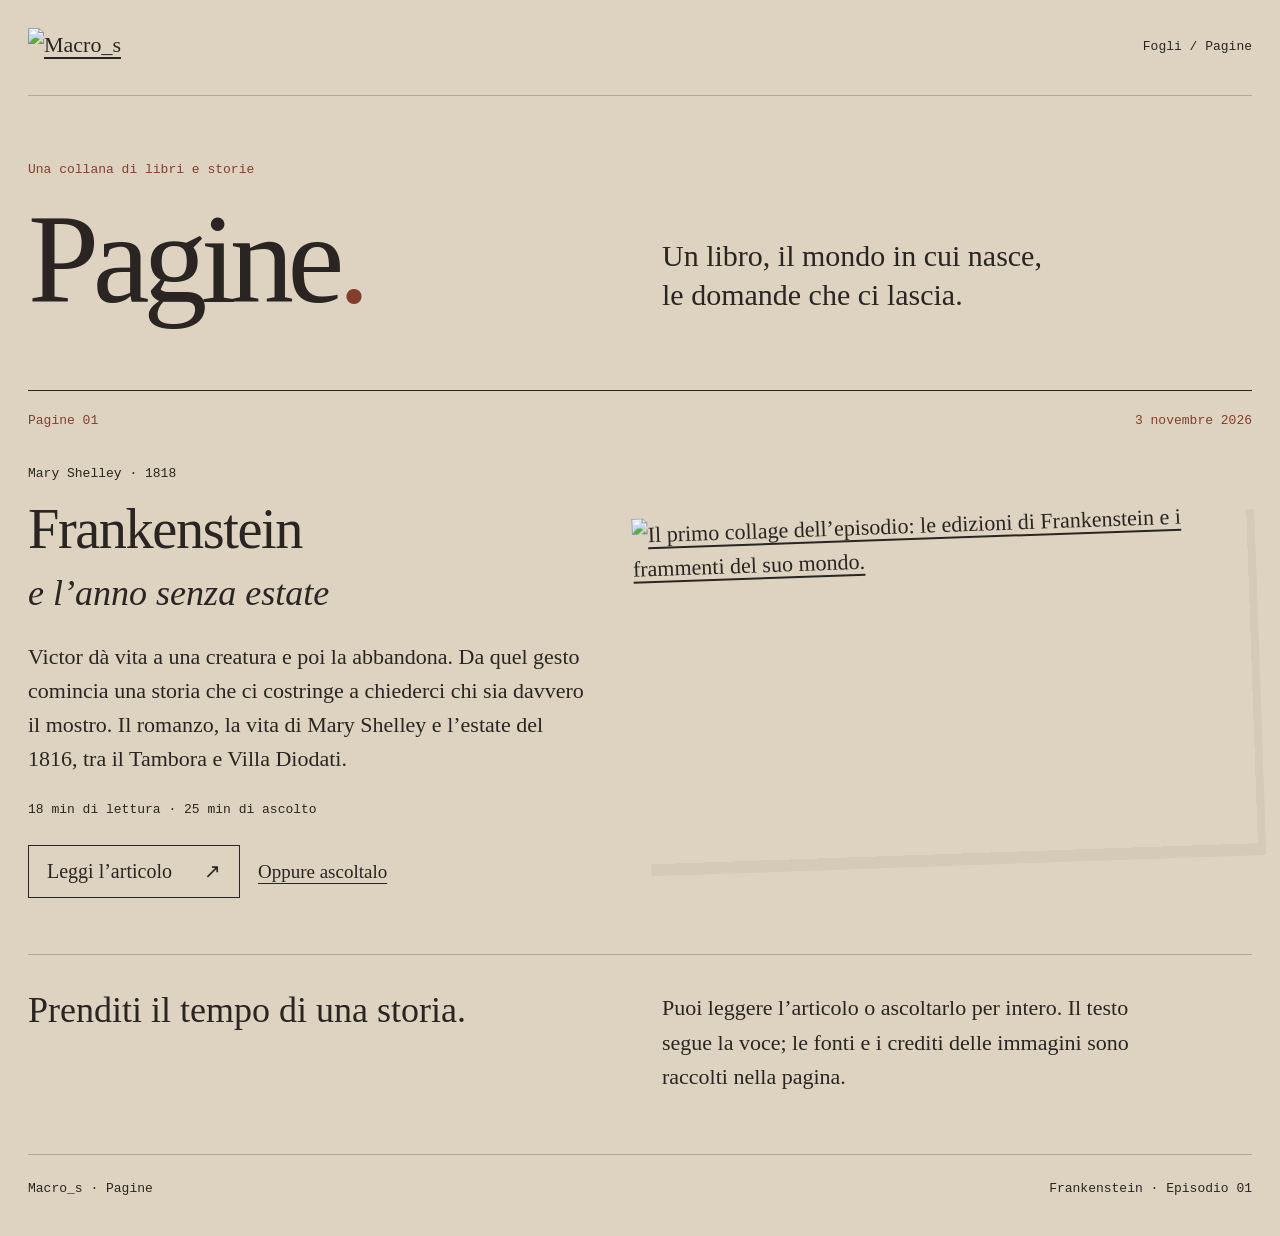
==== index.html @ 09a50a0c "Pubblica la home Pagine e i metadati del sito" ====
<!doctype html>
<html lang="it"><head><meta charset="utf-8"><meta name="viewport" content="width=device-width,initial-scale=1"><title>Pagine · Macro_s</title><meta name="description" content="Libri, storie e approfondimenti da leggere e ascoltare. Pagine è la collana di Macro_s: si comincia da Frankenstein di Mary Shelley."><meta name="theme-color" content="#DDD3C0"><link rel="icon" href="pagine/frankenstein/immagini/logo.svg" type="image/svg+xml"><link rel="stylesheet" href="home.css"><link rel="canonical" href="https://macro-s.github.io/"><meta property="og:title" content="Pagine · Macro_s"><meta property="og:description" content="Libri e storie da leggere e ascoltare. Il primo episodio: Frankenstein e l’anno senza estate."><meta property="og:type" content="website"><meta property="og:locale" content="it_IT"><meta property="og:url" content="https://macro-s.github.io/"><meta property="og:image" content="https://macro-s.github.io/pagine/frankenstein/immagini/c0-libro.webp"></head>
<body><a class="salta" href="#contenuto">Vai al contenuto</a><header class="testata"><a href="./" aria-label="Macro_s, pagina iniziale"><img src="pagine/frankenstein/immagini/logo.svg" width="155" height="39" alt="Macro_s"></a><span>Fogli / Pagine</span></header>
<main id="contenuto"><section class="intro"><p class="etichetta">Una collana di libri e storie</p><h1>Pagine<span>.</span></h1><p>Un libro, il mondo in cui nasce,<br>le domande che ci lascia.</p></section>
<article class="episodio" aria-labelledby="titolo"><div class="dati"><span>Pagine 01</span><time datetime="2026-11-03">3 novembre 2026</time></div><div class="presentazione"><div><p class="autrice">Mary Shelley · 1818</p><h2 id="titolo"><a href="pagine/frankenstein/">Frankenstein<br><em>e l’anno senza estate</em></a></h2><p class="descrizione">Victor dà vita a una creatura e poi la abbandona. Da quel gesto comincia una storia che ci costringe a chiederci chi sia davvero il mostro. Il romanzo, la vita di Mary Shelley e l’estate del 1816, tra il Tambora e Villa Diodati.</p><p class="tempi">18 min di lettura · 25 min di ascolto</p><a class="leggi" href="pagine/frankenstein/">Leggi l’articolo <span aria-hidden="true">↗</span></a><a class="ascolta" href="pagine/frankenstein/#player">Oppure ascoltalo</a></div><a class="immagine" href="pagine/frankenstein/" aria-label="Apri l’articolo su Frankenstein"><img src="pagine/frankenstein/immagini/c0-libro.webp" width="2560" height="1440" alt="Il primo collage dell’episodio: le edizioni di Frankenstein e i frammenti del suo mondo." decoding="async"></a></div></article>
<section class="nota"><h2>Prenditi il tempo di una storia.</h2><p>Puoi leggere l’articolo o ascoltarlo per intero. Il testo segue la voce; le fonti e i crediti delle immagini sono raccolti nella pagina.</p></section></main><footer><span>Macro_s · Pagine</span><a href="pagine/frankenstein/">Frankenstein · Episodio 01</a></footer></body></html>
---- home.css ----
@font-face{font-family:Cormorant;src:url('pagine/frankenstein/font/cormorantgaramond-CormorantGaramond[wght].ttf');font-display:swap}@font-face{font-family:EBGaramond;src:url('pagine/frankenstein/font/EBGaramond.ttf');font-display:swap}@font-face{font-family:EBGaramond;src:url('pagine/frankenstein/font/EBGaramond-Italic.ttf');font-style:italic;font-display:swap}@font-face{font-family:CourierPrime;src:url('pagine/frankenstein/font/courierprime-CourierPrime-Regular.ttf');font-display:swap}
:root{--carta:#ddd3c0;--inchiostro:#2a2522;--mattone:#843e2e;--filo:#245e5b}*{box-sizing:border-box}body{margin:0;background:var(--carta);color:var(--inchiostro);font:22px/1.55 EBGaramond,Georgia,serif}a{color:inherit;text-underline-offset:5px}a:hover{color:var(--mattone)}a:focus-visible{outline:3px solid var(--filo);outline-offset:6px}.salta{position:absolute;top:-80px;background:var(--carta);padding:12px}.salta:focus{top:0;z-index:10}.testata,main,footer{width:min(1280px,100% - 56px);margin:auto}.testata{display:flex;align-items:center;justify-content:space-between;padding:28px 0;border-bottom:1px solid #2a252240}.testata img{display:block;width:155px;height:auto}.testata span,.etichetta,.dati,.autrice,.tempi,footer{font:13px/1.6 CourierPrime,monospace}.intro{padding:64px 0 70px;display:grid;grid-template-columns:1fr 1fr;align-items:end;column-gap:44px}.etichetta{grid-column:1/-1;color:var(--mattone);margin:0 0 18px}.intro h1{font:500 clamp(78px,10vw,148px)/.95 Cormorant,Georgia,serif;letter-spacing:-.05em;margin:0}.intro h1 span{color:var(--mattone)}.intro>p:last-child{font-size:30px;line-height:1.3;margin:0 0 6px}.episodio{border-top:1px solid var(--inchiostro);padding-top:20px}.dati{display:flex;justify-content:space-between;gap:20px;color:var(--mattone)}.presentazione{display:grid;grid-template-columns:1fr 1.1fr;gap:50px;align-items:center;padding:32px 0 56px}.autrice{margin:0 0 16px}.presentazione h2{font:500 clamp(40px,4.4vw,64px)/1.02 Cormorant,Georgia,serif;letter-spacing:-.025em;margin:0 0 24px}.presentazione h2 a{text-decoration:none}.presentazione h2 em{font-family:EBGaramond;font-size:.64em;font-weight:400;letter-spacing:0}.descrizione{max-width:560px;margin:0 0 20px}.tempi{margin:24px 0}.leggi{display:inline-flex;gap:32px;align-items:center;border:1px solid var(--inchiostro);padding:10px 18px;text-decoration:none;font-size:20px}.leggi:hover{background:var(--inchiostro);color:var(--carta)}.ascolta{display:inline-block;margin:12px 0 12px 18px;font-size:19px}.immagine{display:block;transform:rotate(-2deg);box-shadow:8px 12px 0 #2a25220c}.immagine img{display:block;width:100%;height:auto}.nota{border-top:1px solid #2a252240;padding:36px 0 60px;display:grid;grid-template-columns:1fr 1fr;gap:44px}.nota h2{font:500 36px/1.1 Cormorant;margin:0}.nota p{margin:0;max-width:520px}footer{padding:24px 0 36px;border-top:1px solid #2a252240;display:flex;justify-content:space-between;gap:24px}footer a{text-decoration:none}@media(max-width:760px){.testata,main,footer{width:calc(100% - 40px)}.testata{padding:22px 0}.testata img{width:128px}.testata span{font-size:11px}.intro{display:block;padding:42px 0}.intro h1{margin:22px 0}.intro>p:last-child{font-size:26px}.presentazione{display:flex;flex-direction:column-reverse;gap:30px;padding-bottom:40px}.immagine{width:100%;transform:none}.presentazione h2{font-size:48px}.dati{font-size:11px}.nota{display:block;padding:28px 0 40px}.nota h2{margin-bottom:20px}footer{display:block}footer a{display:block;margin-top:8px}.ascolta{margin-left:0;display:block}.descrizione{font-size:21px}}@media(prefers-reduced-motion:reduce){*{scroll-behavior:auto}}
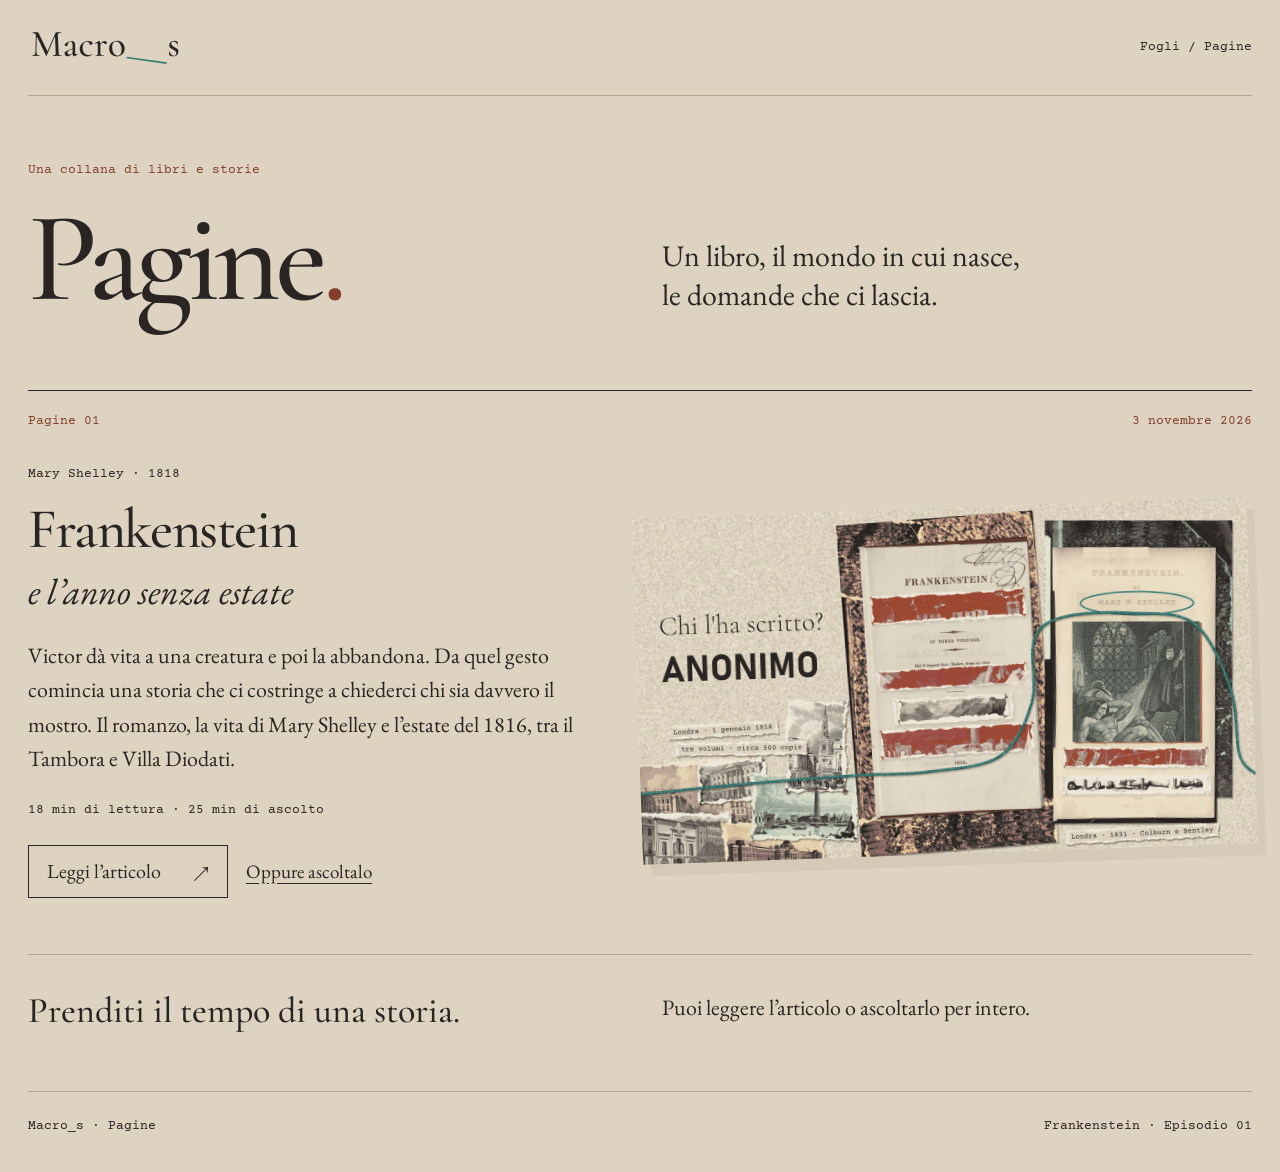
==== commit 61f15dc7: "Semplifica la descrizione nella home" ====
--- a/index.html
+++ b/index.html
@@ -3,4 +3,4 @@
 <body><a class="salta" href="#contenuto">Vai al contenuto</a><header class="testata"><a href="./" aria-label="Macro_s, pagina iniziale"><img src="pagine/frankenstein/immagini/logo.svg" width="155" height="39" alt="Macro_s"></a><span>Fogli / Pagine</span></header>
 <main id="contenuto"><section class="intro"><p class="etichetta">Una collana di libri e storie</p><h1>Pagine<span>.</span></h1><p>Un libro, il mondo in cui nasce,<br>le domande che ci lascia.</p></section>
 <article class="episodio" aria-labelledby="titolo"><div class="dati"><span>Pagine 01</span><time datetime="2026-11-03">3 novembre 2026</time></div><div class="presentazione"><div><p class="autrice">Mary Shelley · 1818</p><h2 id="titolo"><a href="pagine/frankenstein/">Frankenstein<br><em>e l’anno senza estate</em></a></h2><p class="descrizione">Victor dà vita a una creatura e poi la abbandona. Da quel gesto comincia una storia che ci costringe a chiederci chi sia davvero il mostro. Il romanzo, la vita di Mary Shelley e l’estate del 1816, tra il Tambora e Villa Diodati.</p><p class="tempi">18 min di lettura · 25 min di ascolto</p><a class="leggi" href="pagine/frankenstein/">Leggi l’articolo <span aria-hidden="true">↗</span></a><a class="ascolta" href="pagine/frankenstein/#player">Oppure ascoltalo</a></div><a class="immagine" href="pagine/frankenstein/" aria-label="Apri l’articolo su Frankenstein"><img src="pagine/frankenstein/immagini/c0-libro.webp" width="2560" height="1440" alt="Il primo collage dell’episodio: le edizioni di Frankenstein e i frammenti del suo mondo." decoding="async"></a></div></article>
-<section class="nota"><h2>Prenditi il tempo di una storia.</h2><p>Puoi leggere l’articolo o ascoltarlo per intero. Il testo segue la voce; le fonti e i crediti delle immagini sono raccolti nella pagina.</p></section></main><footer><span>Macro_s · Pagine</span><a href="pagine/frankenstein/">Frankenstein · Episodio 01</a></footer></body></html>+<section class="nota"><h2>Prenditi il tempo di una storia.</h2><p>Puoi leggere l’articolo o ascoltarlo per intero.</p></section></main><footer><span>Macro_s · Pagine</span><a href="pagine/frankenstein/">Frankenstein · Episodio 01</a></footer></body></html>
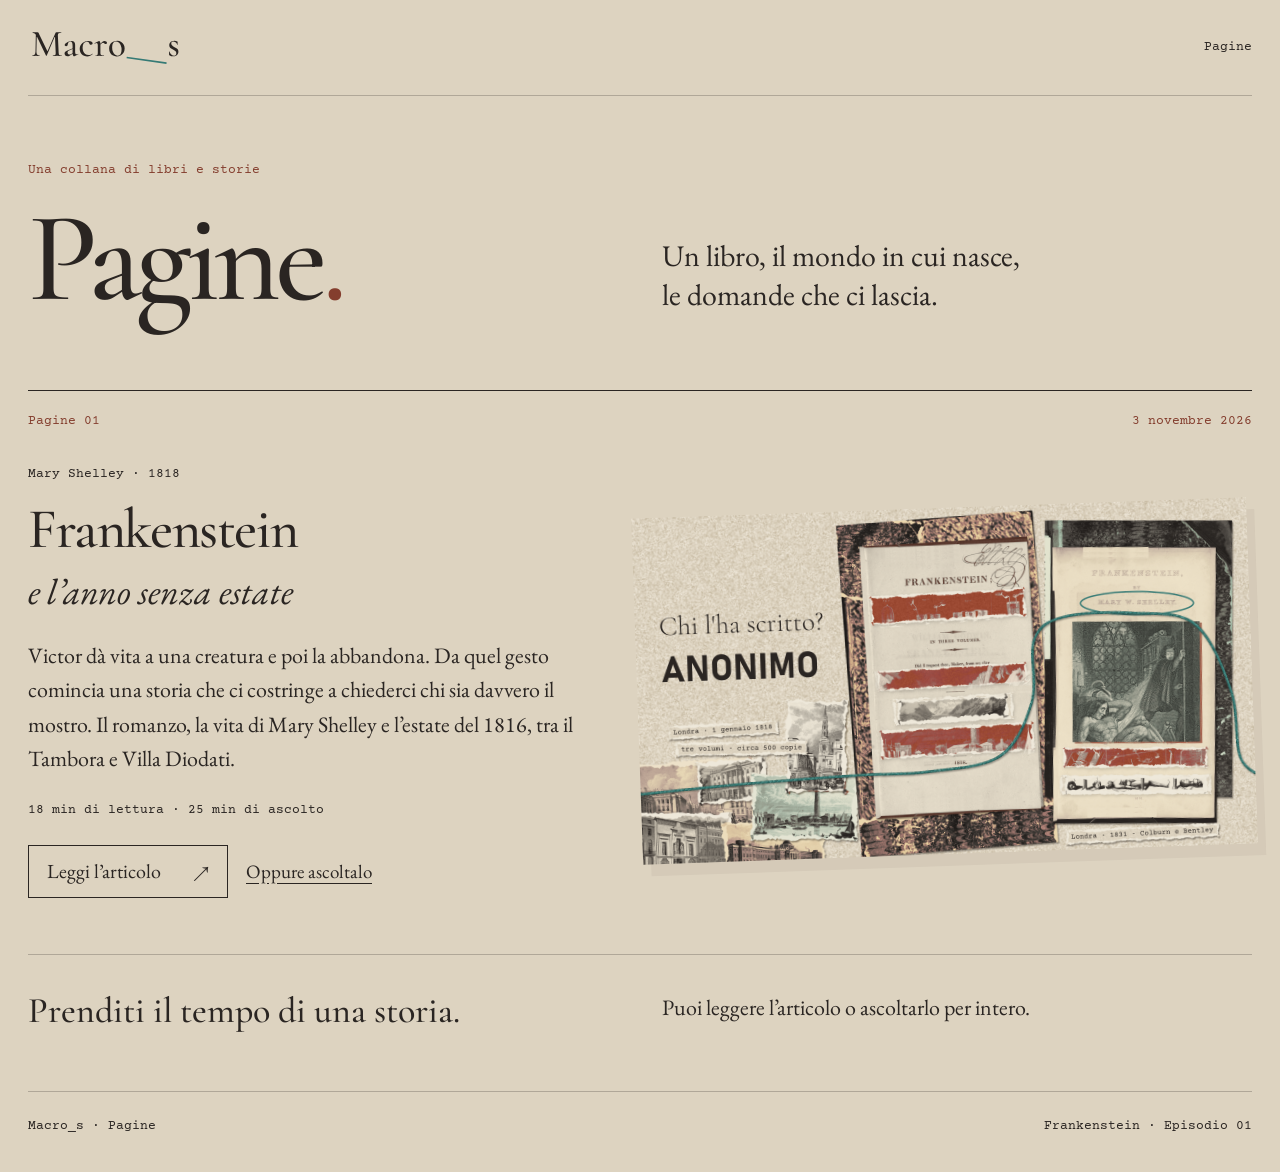
==== commit 66dfa0a2: "Usa il nome Pagine nella home" ====
--- a/index.html
+++ b/index.html
@@ -1,6 +1,6 @@
 <!doctype html>
 <html lang="it"><head><meta charset="utf-8"><meta name="viewport" content="width=device-width,initial-scale=1"><title>Pagine · Macro_s</title><meta name="description" content="Libri, storie e approfondimenti da leggere e ascoltare. Pagine è la collana di Macro_s: si comincia da Frankenstein di Mary Shelley."><meta name="theme-color" content="#DDD3C0"><link rel="icon" href="pagine/frankenstein/immagini/logo.svg" type="image/svg+xml"><link rel="stylesheet" href="home.css"><link rel="canonical" href="https://macro-s.github.io/"><meta property="og:title" content="Pagine · Macro_s"><meta property="og:description" content="Libri e storie da leggere e ascoltare. Il primo episodio: Frankenstein e l’anno senza estate."><meta property="og:type" content="website"><meta property="og:locale" content="it_IT"><meta property="og:url" content="https://macro-s.github.io/"><meta property="og:image" content="https://macro-s.github.io/pagine/frankenstein/immagini/c0-libro.webp"></head>
-<body><a class="salta" href="#contenuto">Vai al contenuto</a><header class="testata"><a href="./" aria-label="Macro_s, pagina iniziale"><img src="pagine/frankenstein/immagini/logo.svg" width="155" height="39" alt="Macro_s"></a><span>Fogli / Pagine</span></header>
+<body><a class="salta" href="#contenuto">Vai al contenuto</a><header class="testata"><a href="./" aria-label="Macro_s, pagina iniziale"><img src="pagine/frankenstein/immagini/logo.svg" width="155" height="39" alt="Macro_s"></a><span>Pagine</span></header>
 <main id="contenuto"><section class="intro"><p class="etichetta">Una collana di libri e storie</p><h1>Pagine<span>.</span></h1><p>Un libro, il mondo in cui nasce,<br>le domande che ci lascia.</p></section>
 <article class="episodio" aria-labelledby="titolo"><div class="dati"><span>Pagine 01</span><time datetime="2026-11-03">3 novembre 2026</time></div><div class="presentazione"><div><p class="autrice">Mary Shelley · 1818</p><h2 id="titolo"><a href="pagine/frankenstein/">Frankenstein<br><em>e l’anno senza estate</em></a></h2><p class="descrizione">Victor dà vita a una creatura e poi la abbandona. Da quel gesto comincia una storia che ci costringe a chiederci chi sia davvero il mostro. Il romanzo, la vita di Mary Shelley e l’estate del 1816, tra il Tambora e Villa Diodati.</p><p class="tempi">18 min di lettura · 25 min di ascolto</p><a class="leggi" href="pagine/frankenstein/">Leggi l’articolo <span aria-hidden="true">↗</span></a><a class="ascolta" href="pagine/frankenstein/#player">Oppure ascoltalo</a></div><a class="immagine" href="pagine/frankenstein/" aria-label="Apri l’articolo su Frankenstein"><img src="pagine/frankenstein/immagini/c0-libro.webp" width="2560" height="1440" alt="Il primo collage dell’episodio: le edizioni di Frankenstein e i frammenti del suo mondo." decoding="async"></a></div></article>
 <section class="nota"><h2>Prenditi il tempo di una storia.</h2><p>Puoi leggere l’articolo o ascoltarlo per intero.</p></section></main><footer><span>Macro_s · Pagine</span><a href="pagine/frankenstein/">Frankenstein · Episodio 01</a></footer></body></html>
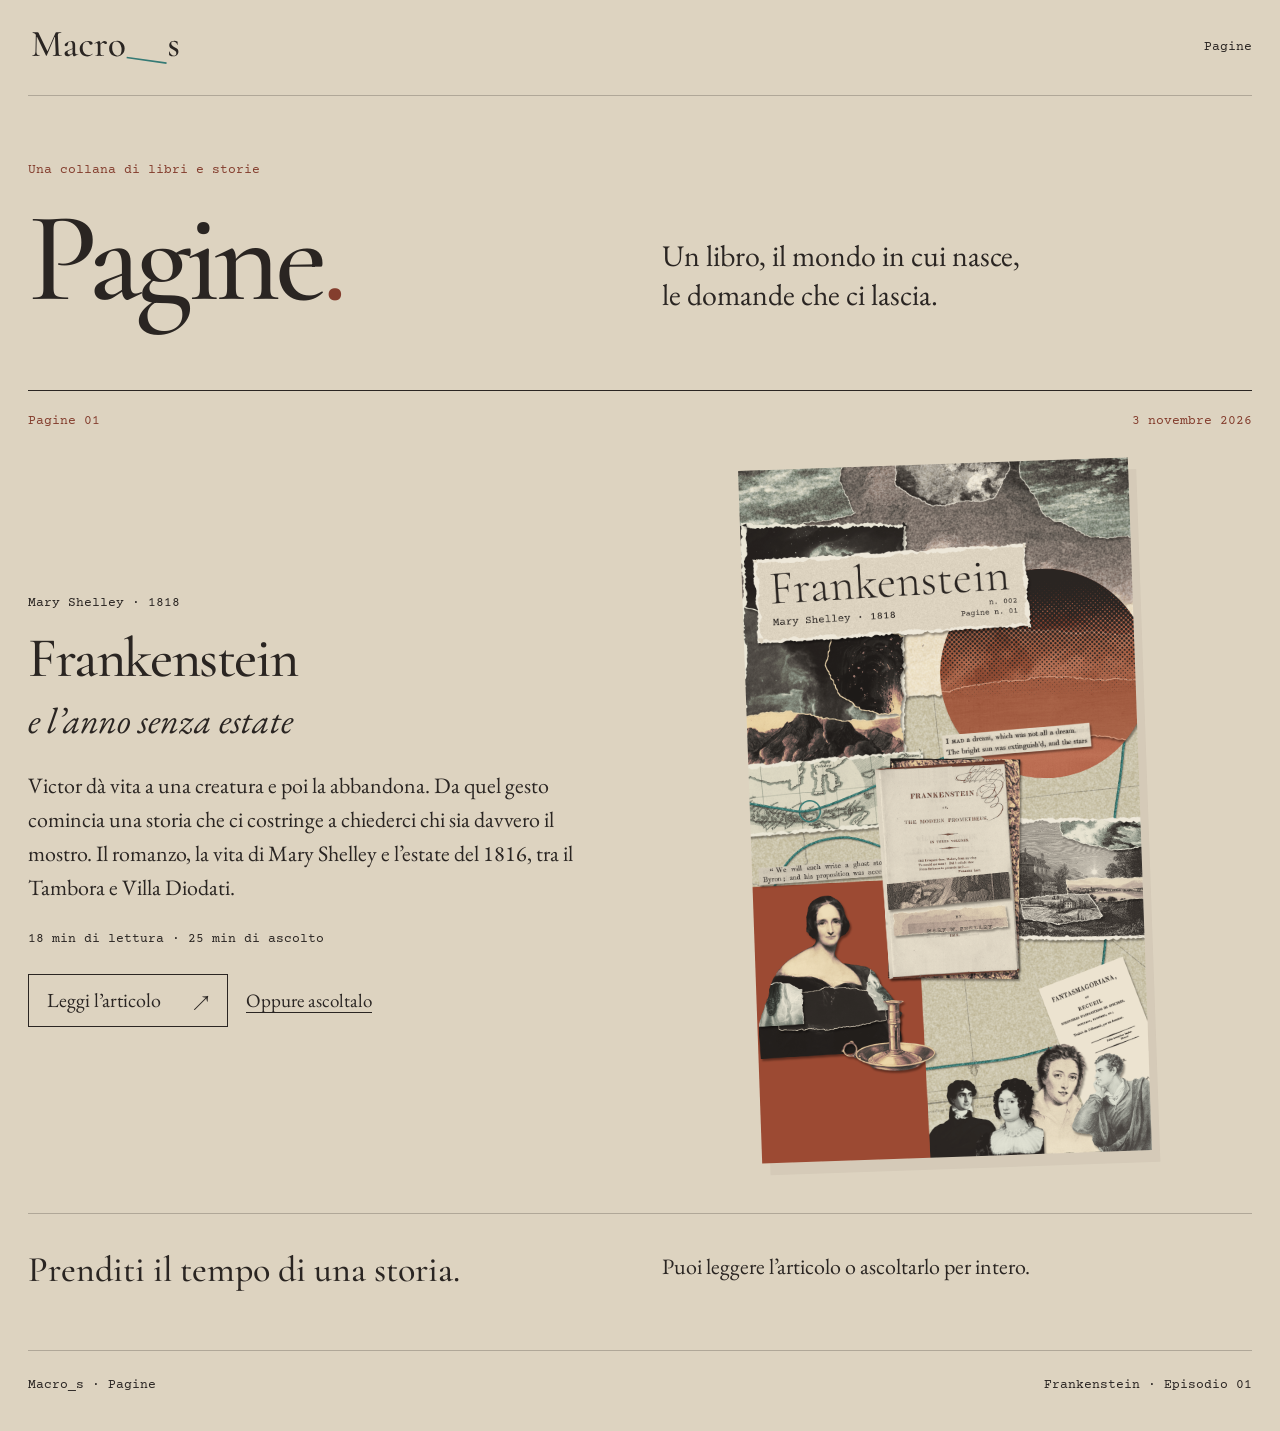
==== commit 3fe3abcf: "Mostra il collage completo del video breve in home" ====
--- a/index.html
+++ b/index.html
@@ -1,6 +1,6 @@
 <!doctype html>
-<html lang="it"><head><meta charset="utf-8"><meta name="viewport" content="width=device-width,initial-scale=1"><title>Pagine · Macro_s</title><meta name="description" content="Libri, storie e approfondimenti da leggere e ascoltare. Pagine è la collana di Macro_s: si comincia da Frankenstein di Mary Shelley."><meta name="theme-color" content="#DDD3C0"><link rel="icon" href="pagine/frankenstein/immagini/logo.svg" type="image/svg+xml"><link rel="stylesheet" href="home.css"><link rel="canonical" href="https://macro-s.github.io/"><meta property="og:title" content="Pagine · Macro_s"><meta property="og:description" content="Libri e storie da leggere e ascoltare. Il primo episodio: Frankenstein e l’anno senza estate."><meta property="og:type" content="website"><meta property="og:locale" content="it_IT"><meta property="og:url" content="https://macro-s.github.io/"><meta property="og:image" content="https://macro-s.github.io/pagine/frankenstein/immagini/c0-libro.webp"></head>
+<html lang="it"><head><meta charset="utf-8"><meta name="viewport" content="width=device-width,initial-scale=1"><title>Pagine · Macro_s</title><meta name="description" content="Libri, storie e approfondimenti da leggere e ascoltare. Pagine è la collana di Macro_s: si comincia da Frankenstein di Mary Shelley."><meta name="theme-color" content="#DDD3C0"><link rel="icon" href="pagine/frankenstein/immagini/logo.svg" type="image/svg+xml"><link rel="stylesheet" href="home.css"><link rel="canonical" href="https://macro-s.github.io/"><meta property="og:title" content="Pagine · Macro_s"><meta property="og:description" content="Libri e storie da leggere e ascoltare. Il primo episodio: Frankenstein e l’anno senza estate."><meta property="og:type" content="website"><meta property="og:locale" content="it_IT"><meta property="og:url" content="https://macro-s.github.io/"><meta property="og:image" content="https://macro-s.github.io/frankenstein-collage-completo.png"></head>
 <body><a class="salta" href="#contenuto">Vai al contenuto</a><header class="testata"><a href="./" aria-label="Macro_s, pagina iniziale"><img src="pagine/frankenstein/immagini/logo.svg" width="155" height="39" alt="Macro_s"></a><span>Pagine</span></header>
 <main id="contenuto"><section class="intro"><p class="etichetta">Una collana di libri e storie</p><h1>Pagine<span>.</span></h1><p>Un libro, il mondo in cui nasce,<br>le domande che ci lascia.</p></section>
-<article class="episodio" aria-labelledby="titolo"><div class="dati"><span>Pagine 01</span><time datetime="2026-11-03">3 novembre 2026</time></div><div class="presentazione"><div><p class="autrice">Mary Shelley · 1818</p><h2 id="titolo"><a href="pagine/frankenstein/">Frankenstein<br><em>e l’anno senza estate</em></a></h2><p class="descrizione">Victor dà vita a una creatura e poi la abbandona. Da quel gesto comincia una storia che ci costringe a chiederci chi sia davvero il mostro. Il romanzo, la vita di Mary Shelley e l’estate del 1816, tra il Tambora e Villa Diodati.</p><p class="tempi">18 min di lettura · 25 min di ascolto</p><a class="leggi" href="pagine/frankenstein/">Leggi l’articolo <span aria-hidden="true">↗</span></a><a class="ascolta" href="pagine/frankenstein/#player">Oppure ascoltalo</a></div><a class="immagine" href="pagine/frankenstein/" aria-label="Apri l’articolo su Frankenstein"><img src="pagine/frankenstein/immagini/c0-libro.webp" width="2560" height="1440" alt="Il primo collage dell’episodio: le edizioni di Frankenstein e i frammenti del suo mondo." decoding="async"></a></div></article>
+<article class="episodio" aria-labelledby="titolo"><div class="dati"><span>Pagine 01</span><time datetime="2026-11-03">3 novembre 2026</time></div><div class="presentazione"><div><p class="autrice">Mary Shelley · 1818</p><h2 id="titolo"><a href="pagine/frankenstein/">Frankenstein<br><em>e l’anno senza estate</em></a></h2><p class="descrizione">Victor dà vita a una creatura e poi la abbandona. Da quel gesto comincia una storia che ci costringe a chiederci chi sia davvero il mostro. Il romanzo, la vita di Mary Shelley e l’estate del 1816, tra il Tambora e Villa Diodati.</p><p class="tempi">18 min di lettura · 25 min di ascolto</p><a class="leggi" href="pagine/frankenstein/">Leggi l’articolo <span aria-hidden="true">↗</span></a><a class="ascolta" href="pagine/frankenstein/#player">Oppure ascoltalo</a></div><a class="immagine" href="pagine/frankenstein/" aria-label="Apri l’articolo su Frankenstein"><img src="frankenstein-collage-completo.png" width="1080" height="1920" alt="Il collage completo del video breve: Frankenstein, il Tambora, il cielo del 1816, Villa Diodati e la notte di Mary Shelley." decoding="async"></a></div></article>
 <section class="nota"><h2>Prenditi il tempo di una storia.</h2><p>Puoi leggere l’articolo o ascoltarlo per intero.</p></section></main><footer><span>Macro_s · Pagine</span><a href="pagine/frankenstein/">Frankenstein · Episodio 01</a></footer></body></html>
--- a/home.css
+++ b/home.css
@@ -1,2 +1,2 @@
-@font-face{font-family:Cormorant;src:url('pagine/frankenstein/font/cormorantgaramond-CormorantGaramond[wght].ttf');font-display:swap}@font-face{font-family:EBGaramond;src:url('pagine/frankenstein/font/EBGaramond.ttf');font-display:swap}@font-face{font-family:EBGaramond;src:url('pagine/frankenstein/font/EBGaramond-Italic.ttf');font-style:italic;font-display:swap}@font-face{font-family:CourierPrime;src:url('pagine/frankenstein/font/courierprime-CourierPrime-Regular.ttf');font-display:swap}
-:root{--carta:#ddd3c0;--inchiostro:#2a2522;--mattone:#843e2e;--filo:#245e5b}*{box-sizing:border-box}body{margin:0;background:var(--carta);color:var(--inchiostro);font:22px/1.55 EBGaramond,Georgia,serif}a{color:inherit;text-underline-offset:5px}a:hover{color:var(--mattone)}a:focus-visible{outline:3px solid var(--filo);outline-offset:6px}.salta{position:absolute;top:-80px;background:var(--carta);padding:12px}.salta:focus{top:0;z-index:10}.testata,main,footer{width:min(1280px,100% - 56px);margin:auto}.testata{display:flex;align-items:center;justify-content:space-between;padding:28px 0;border-bottom:1px solid #2a252240}.testata img{display:block;width:155px;height:auto}.testata span,.etichetta,.dati,.autrice,.tempi,footer{font:13px/1.6 CourierPrime,monospace}.intro{padding:64px 0 70px;display:grid;grid-template-columns:1fr 1fr;align-items:end;column-gap:44px}.etichetta{grid-column:1/-1;color:var(--mattone);margin:0 0 18px}.intro h1{font:500 clamp(78px,10vw,148px)/.95 Cormorant,Georgia,serif;letter-spacing:-.05em;margin:0}.intro h1 span{color:var(--mattone)}.intro>p:last-child{font-size:30px;line-height:1.3;margin:0 0 6px}.episodio{border-top:1px solid var(--inchiostro);padding-top:20px}.dati{display:flex;justify-content:space-between;gap:20px;color:var(--mattone)}.presentazione{display:grid;grid-template-columns:1fr 1.1fr;gap:50px;align-items:center;padding:32px 0 56px}.autrice{margin:0 0 16px}.presentazione h2{font:500 clamp(40px,4.4vw,64px)/1.02 Cormorant,Georgia,serif;letter-spacing:-.025em;margin:0 0 24px}.presentazione h2 a{text-decoration:none}.presentazione h2 em{font-family:EBGaramond;font-size:.64em;font-weight:400;letter-spacing:0}.descrizione{max-width:560px;margin:0 0 20px}.tempi{margin:24px 0}.leggi{display:inline-flex;gap:32px;align-items:center;border:1px solid var(--inchiostro);padding:10px 18px;text-decoration:none;font-size:20px}.leggi:hover{background:var(--inchiostro);color:var(--carta)}.ascolta{display:inline-block;margin:12px 0 12px 18px;font-size:19px}.immagine{display:block;transform:rotate(-2deg);box-shadow:8px 12px 0 #2a25220c}.immagine img{display:block;width:100%;height:auto}.nota{border-top:1px solid #2a252240;padding:36px 0 60px;display:grid;grid-template-columns:1fr 1fr;gap:44px}.nota h2{font:500 36px/1.1 Cormorant;margin:0}.nota p{margin:0;max-width:520px}footer{padding:24px 0 36px;border-top:1px solid #2a252240;display:flex;justify-content:space-between;gap:24px}footer a{text-decoration:none}@media(max-width:760px){.testata,main,footer{width:calc(100% - 40px)}.testata{padding:22px 0}.testata img{width:128px}.testata span{font-size:11px}.intro{display:block;padding:42px 0}.intro h1{margin:22px 0}.intro>p:last-child{font-size:26px}.presentazione{display:flex;flex-direction:column-reverse;gap:30px;padding-bottom:40px}.immagine{width:100%;transform:none}.presentazione h2{font-size:48px}.dati{font-size:11px}.nota{display:block;padding:28px 0 40px}.nota h2{margin-bottom:20px}footer{display:block}footer a{display:block;margin-top:8px}.ascolta{margin-left:0;display:block}.descrizione{font-size:21px}}@media(prefers-reduced-motion:reduce){*{scroll-behavior:auto}}
+@font-face{font-family:Cormorant;src:url('pagine/frankenstein/font/cormorantgaramond-CormorantGaramond[wght].ttf');font-display:swap}@font-face{font-family:EBGaramond;src:url('pagine/frankenstein/font/EBGaramond.ttf');font-display:swap}@font-face{font-family:EBGaramond;src:url('pagine/frankenstein/font/EBGaramond-Italic.ttf');font-style:italic;font-display:swap}@font-face{font-family:CourierPrime;src:url('pagine/frankenstein/font/courierprime-CourierPrime-Regular.ttf');font-display:swap}
+:root{--carta:#ddd3c0;--inchiostro:#2a2522;--mattone:#843e2e;--filo:#245e5b}*{box-sizing:border-box}body{margin:0;background:var(--carta);color:var(--inchiostro);font:22px/1.55 EBGaramond,Georgia,serif}a{color:inherit;text-underline-offset:5px}a:hover{color:var(--mattone)}a:focus-visible{outline:3px solid var(--filo);outline-offset:6px}.salta{position:absolute;top:-80px;background:var(--carta);padding:12px}.salta:focus{top:0;z-index:10}.testata,main,footer{width:min(1280px,100% - 56px);margin:auto}.testata{display:flex;align-items:center;justify-content:space-between;padding:28px 0;border-bottom:1px solid #2a252240}.testata img{display:block;width:155px;height:auto}.testata span,.etichetta,.dati,.autrice,.tempi,footer{font:13px/1.6 CourierPrime,monospace}.intro{padding:64px 0 70px;display:grid;grid-template-columns:1fr 1fr;align-items:end;column-gap:44px}.etichetta{grid-column:1/-1;color:var(--mattone);margin:0 0 18px}.intro h1{font:500 clamp(78px,10vw,148px)/.95 Cormorant,Georgia,serif;letter-spacing:-.05em;margin:0}.intro h1 span{color:var(--mattone)}.intro>p:last-child{font-size:30px;line-height:1.3;margin:0 0 6px}.episodio{border-top:1px solid var(--inchiostro);padding-top:20px}.dati{display:flex;justify-content:space-between;gap:20px;color:var(--mattone)}.presentazione{display:grid;grid-template-columns:1fr 1.1fr;gap:50px;align-items:center;padding:32px 0 56px}.autrice{margin:0 0 16px}.presentazione h2{font:500 clamp(40px,4.4vw,64px)/1.02 Cormorant,Georgia,serif;letter-spacing:-.025em;margin:0 0 24px}.presentazione h2 a{text-decoration:none}.presentazione h2 em{font-family:EBGaramond;font-size:.64em;font-weight:400;letter-spacing:0}.descrizione{max-width:560px;margin:0 0 20px}.tempi{margin:24px 0}.leggi{display:inline-flex;gap:32px;align-items:center;border:1px solid var(--inchiostro);padding:10px 18px;text-decoration:none;font-size:20px}.leggi:hover{background:var(--inchiostro);color:var(--carta)}.ascolta{display:inline-block;margin:12px 0 12px 18px;font-size:19px}.immagine{display:block;width:100%;max-width:390px;justify-self:center;transform:rotate(-2deg);box-shadow:8px 12px 0 #2a25220c}.immagine img{display:block;width:100%;height:auto}.nota{border-top:1px solid #2a252240;padding:36px 0 60px;display:grid;grid-template-columns:1fr 1fr;gap:44px}.nota h2{font:500 36px/1.1 Cormorant;margin:0}.nota p{margin:0;max-width:520px}footer{padding:24px 0 36px;border-top:1px solid #2a252240;display:flex;justify-content:space-between;gap:24px}footer a{text-decoration:none}@media(max-width:760px){.testata,main,footer{width:calc(100% - 40px)}.testata{padding:22px 0}.testata img{width:128px}.testata span{font-size:11px}.intro{display:block;padding:42px 0}.intro h1{margin:22px 0}.intro>p:last-child{font-size:26px}.presentazione{display:flex;flex-direction:column-reverse;gap:30px;padding-bottom:40px}.immagine{width:100%;transform:none}.presentazione h2{font-size:48px}.dati{font-size:11px}.nota{display:block;padding:28px 0 40px}.nota h2{margin-bottom:20px}footer{display:block}footer a{display:block;margin-top:8px}.ascolta{margin-left:0;display:block}.descrizione{font-size:21px}}@media(prefers-reduced-motion:reduce){*{scroll-behavior:auto}}
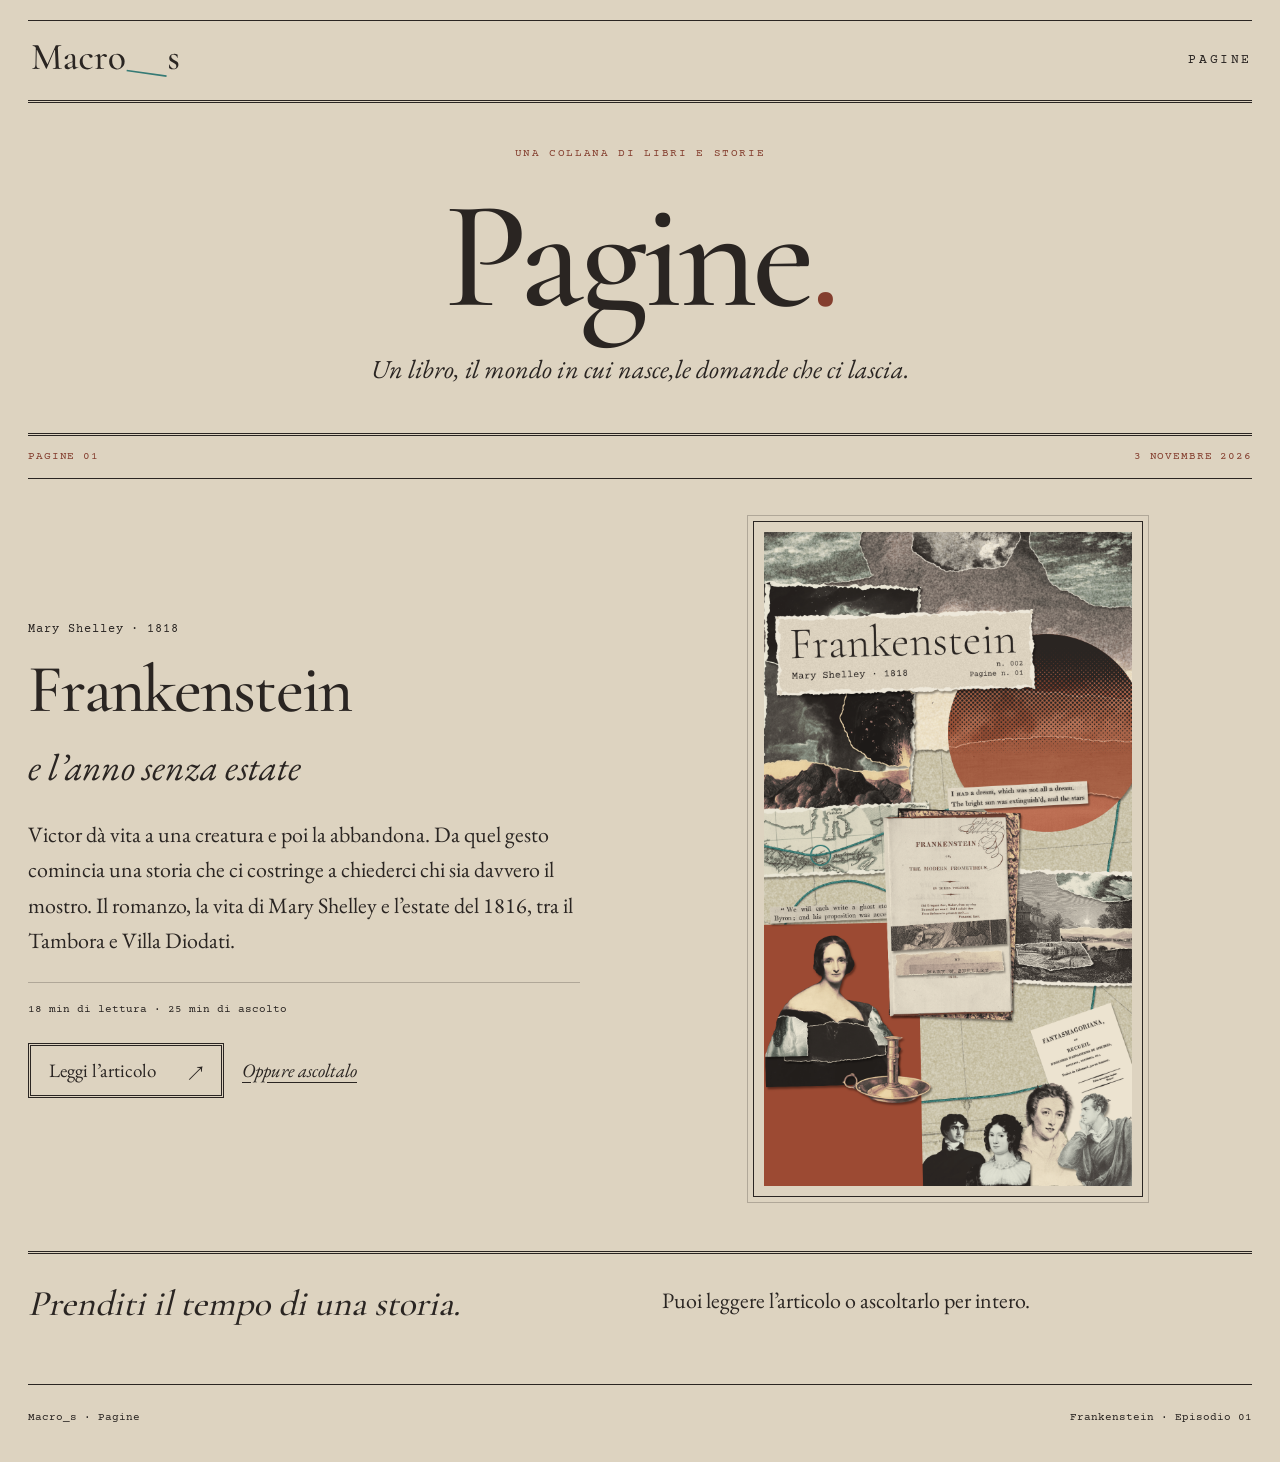
==== commit 8daa8a0f: "Introduce lo stile editoriale rétro di Pagine" ====
--- a/index.html
+++ b/index.html
@@ -1,5 +1,5 @@
 <!doctype html>
-<html lang="it"><head><meta charset="utf-8"><meta name="viewport" content="width=device-width,initial-scale=1"><title>Pagine · Macro_s</title><meta name="description" content="Libri, storie e approfondimenti da leggere e ascoltare. Pagine è la collana di Macro_s: si comincia da Frankenstein di Mary Shelley."><meta name="theme-color" content="#DDD3C0"><link rel="icon" href="pagine/frankenstein/immagini/logo.svg" type="image/svg+xml"><link rel="stylesheet" href="home.css"><link rel="canonical" href="https://macro-s.github.io/"><meta property="og:title" content="Pagine · Macro_s"><meta property="og:description" content="Libri e storie da leggere e ascoltare. Il primo episodio: Frankenstein e l’anno senza estate."><meta property="og:type" content="website"><meta property="og:locale" content="it_IT"><meta property="og:url" content="https://macro-s.github.io/"><meta property="og:image" content="https://macro-s.github.io/frankenstein-collage-completo.png"></head>
+<html lang="it"><head><meta charset="utf-8"><meta name="viewport" content="width=device-width,initial-scale=1"><title>Pagine · Macro_s</title><meta name="description" content="Libri, storie e approfondimenti da leggere e ascoltare. Pagine è la collana di Macro_s: si comincia da Frankenstein di Mary Shelley."><meta name="theme-color" content="#DDD3C0"><link rel="icon" href="pagine/frankenstein/immagini/logo.svg" type="image/svg+xml"><link rel="stylesheet" href="home.css?v=1612827ba8cb"><link rel="canonical" href="https://macro-s.github.io/"><meta property="og:title" content="Pagine · Macro_s"><meta property="og:description" content="Libri e storie da leggere e ascoltare. Il primo episodio: Frankenstein e l’anno senza estate."><meta property="og:type" content="website"><meta property="og:locale" content="it_IT"><meta property="og:url" content="https://macro-s.github.io/"><meta property="og:image" content="https://macro-s.github.io/frankenstein-collage-completo.png"><link rel="stylesheet" href="retro.css?v=8ee1b57a324c"></head>
 <body><a class="salta" href="#contenuto">Vai al contenuto</a><header class="testata"><a href="./" aria-label="Macro_s, pagina iniziale"><img src="pagine/frankenstein/immagini/logo.svg" width="155" height="39" alt="Macro_s"></a><span>Pagine</span></header>
 <main id="contenuto"><section class="intro"><p class="etichetta">Una collana di libri e storie</p><h1>Pagine<span>.</span></h1><p>Un libro, il mondo in cui nasce,<br>le domande che ci lascia.</p></section>
 <article class="episodio" aria-labelledby="titolo"><div class="dati"><span>Pagine 01</span><time datetime="2026-11-03">3 novembre 2026</time></div><div class="presentazione"><div><p class="autrice">Mary Shelley · 1818</p><h2 id="titolo"><a href="pagine/frankenstein/">Frankenstein<br><em>e l’anno senza estate</em></a></h2><p class="descrizione">Victor dà vita a una creatura e poi la abbandona. Da quel gesto comincia una storia che ci costringe a chiederci chi sia davvero il mostro. Il romanzo, la vita di Mary Shelley e l’estate del 1816, tra il Tambora e Villa Diodati.</p><p class="tempi">18 min di lettura · 25 min di ascolto</p><a class="leggi" href="pagine/frankenstein/">Leggi l’articolo <span aria-hidden="true">↗</span></a><a class="ascolta" href="pagine/frankenstein/#player">Oppure ascoltalo</a></div><a class="immagine" href="pagine/frankenstein/" aria-label="Apri l’articolo su Frankenstein"><img src="frankenstein-collage-completo.png" width="1080" height="1920" alt="Il collage completo del video breve: Frankenstein, il Tambora, il cielo del 1816, Villa Diodati e la notte di Mary Shelley." decoding="async"></a></div></article>
--- a/retro.css
+++ b/retro.css
@@ -0,0 +1,133 @@
+/* Pagine: filetti e proporzioni da rivista, con palette e caratteri esistenti. */
+.testata {
+  border-top: 1px solid var(--inchiostro);
+  border-bottom: 3px double var(--inchiostro);
+  margin-top: 20px;
+  padding-top: 20px;
+  padding-bottom: 20px;
+}
+.testata span {
+  text-transform: uppercase;
+  letter-spacing: .2em;
+}
+
+/* Frontespizio della collana. */
+.intro {
+  display: block;
+  text-align: center;
+  padding: 42px 0 46px;
+}
+.intro .etichetta {
+  text-transform: uppercase;
+  letter-spacing: .15em;
+  font-size: 11px;
+  margin-bottom: 22px;
+}
+.intro h1 {
+  font-size: clamp(88px, 12vw, 156px);
+  letter-spacing: -.035em;
+  margin: 0;
+}
+.intro > p:last-child {
+  font-style: italic;
+  font-size: 26px;
+  line-height: 1.35;
+  margin: 22px auto 0;
+  max-width: 580px;
+}
+.intro > p:last-child br { display: none; }
+.episodio { border-top: 3px double var(--inchiostro); padding-top: 0; }
+.dati {
+  padding: 12px 0;
+  border-bottom: 1px solid var(--inchiostro);
+  font-size: 11px;
+  letter-spacing: .08em;
+  text-transform: uppercase;
+}
+.presentazione { gap: 64px; padding: 42px 0 54px; }
+.autrice { letter-spacing: .08em; font-size: 12px; }
+.presentazione h2 { font-size: clamp(48px, 5.3vw, 76px); line-height: 1.02; }
+.presentazione h2 em { display: inline-block; margin-top: 10px; font-size: .55em; }
+.descrizione { line-height: 1.6; }
+.tempi { border-top: 1px solid #2a252240; padding-top: 18px; font-size: 11px; }
+.leggi {
+  border: 3px double var(--inchiostro);
+  padding: 10px 18px;
+  font-size: 19px;
+}
+.ascolta { font-size: 19px; font-style: italic; }
+.immagine {
+  transform: none;
+  padding: 10px;
+  border: 1px solid var(--inchiostro);
+  outline: 1px solid #2a252240;
+  outline-offset: 5px;
+  box-shadow: none;
+}
+.nota { border-top: 3px double var(--inchiostro); padding-top: 30px; }
+.nota h2 { font-style: italic; }
+body > footer:not(.crediti) { border-top: 1px solid var(--inchiostro); font-size: 11px; }
+
+/* Articolo: margini quieti, indice a righe, numerazione da fascicolo. */
+.apertura { padding-top: 56px; }
+.apertura > .numero {
+  border-bottom: 1px solid #2a252240;
+  padding-bottom: 14px;
+  font-size: 11px;
+  letter-spacing: .08em;
+}
+.apertura h1 { margin: 28px 0; text-wrap: balance; }
+.apertura .sottotitolo { font-style: italic; }
+.apertura nav { border-top: 3px double var(--inchiostro); padding-top: 10px; }
+.apertura nav li { margin: 0; border-bottom: 1px solid #2a252230; }
+.apertura nav a { padding: 13px 0; font-size: 25px; }
+.apertura nav span { font-size: 11px; }
+.testo > .numero {
+  display: inline-block;
+  border-top: 1px solid var(--mattone);
+  border-bottom: 1px solid var(--mattone);
+  padding: 5px 0;
+  min-width: 50px;
+  font-size: 11px;
+  letter-spacing: .08em;
+}
+.testo h2 { margin-top: 18px; }
+.testo h3 { font-style: italic; }
+.costellazione { border-top: 3px double var(--inchiostro); }
+.crediti { border-top: 3px double var(--inchiostro); padding-top: 24px; }
+.crediti h2 { font-style: italic; }
+
+/* Il player conserva tutti i comandi e il contrasto già approvati. */
+.lettore {
+  border: 3px double #2a252260;
+  border-radius: 2px;
+  box-shadow: 0 5px 18px #211a161a;
+}
+.lettore button, .lettore select, .lettore .audio-segui { border-radius: 2px; }
+.lettore .audio-play, .lettore .audio-salto { border-radius: 50%; }
+.lettore-info > span { letter-spacing: .08em; }
+.lettore-dettagli { border-bottom: 3px double #2a252238; }
+
+@media (max-width: 760px) {
+  .testata { margin-top: 12px; padding-top: 16px; padding-bottom: 16px; }
+  .testata span { font-size: 10px; letter-spacing: .13em; }
+  .intro { padding: 32px 0 34px; }
+  .intro .etichetta { font-size: 10px; letter-spacing: .08em; margin-bottom: 16px; }
+  .intro h1 { margin: 0; }
+  .intro > p:last-child { font-size: 23px; margin-top: 18px; max-width: 320px; }
+  .dati { font-size: 10px; letter-spacing: 0; gap: 10px; }
+  .presentazione { gap: 34px; padding: 30px 0 36px; }
+  .presentazione h2 { font-size: clamp(45px, 10vw, 62px); }
+  .immagine { width: calc(100% - 12px); max-width: 350px; padding: 8px; }
+  .ascolta { margin-top: 18px; }
+  .nota { padding-top: 26px; }
+}
+@media (max-width: 600px) {
+  .apertura { padding-top: 32px; }
+  .apertura nav a { font-size: 23px; gap: 14px; }
+  .lettore { border-radius: 2px; }
+}
+@media print {
+  .immagine { outline: none; }
+  .crediti { border-top: 1px solid; }
+}
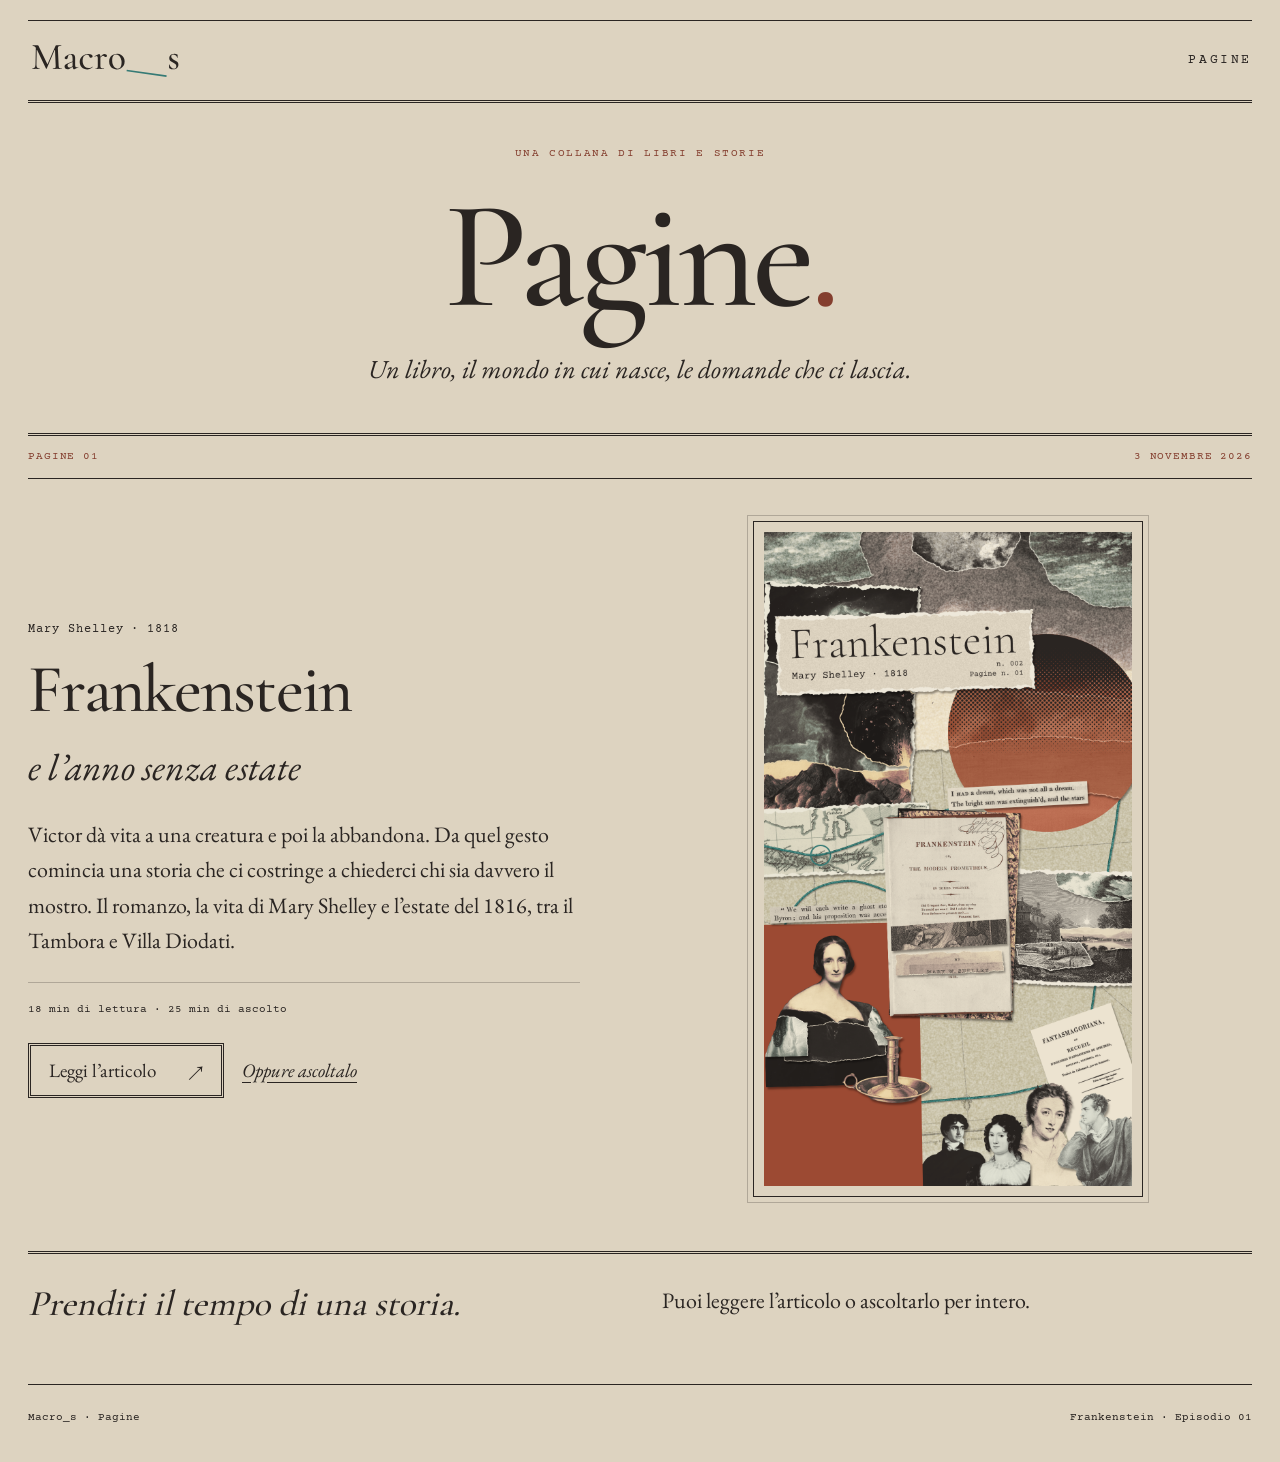
==== commit d2b81505: "Rifinisce la spaziatura del frontespizio" ====
--- a/index.html
+++ b/index.html
@@ -1,6 +1,6 @@
 <!doctype html>
 <html lang="it"><head><meta charset="utf-8"><meta name="viewport" content="width=device-width,initial-scale=1"><title>Pagine · Macro_s</title><meta name="description" content="Libri, storie e approfondimenti da leggere e ascoltare. Pagine è la collana di Macro_s: si comincia da Frankenstein di Mary Shelley."><meta name="theme-color" content="#DDD3C0"><link rel="icon" href="pagine/frankenstein/immagini/logo.svg" type="image/svg+xml"><link rel="stylesheet" href="home.css?v=1612827ba8cb"><link rel="canonical" href="https://macro-s.github.io/"><meta property="og:title" content="Pagine · Macro_s"><meta property="og:description" content="Libri e storie da leggere e ascoltare. Il primo episodio: Frankenstein e l’anno senza estate."><meta property="og:type" content="website"><meta property="og:locale" content="it_IT"><meta property="og:url" content="https://macro-s.github.io/"><meta property="og:image" content="https://macro-s.github.io/frankenstein-collage-completo.png"><link rel="stylesheet" href="retro.css?v=8ee1b57a324c"></head>
 <body><a class="salta" href="#contenuto">Vai al contenuto</a><header class="testata"><a href="./" aria-label="Macro_s, pagina iniziale"><img src="pagine/frankenstein/immagini/logo.svg" width="155" height="39" alt="Macro_s"></a><span>Pagine</span></header>
-<main id="contenuto"><section class="intro"><p class="etichetta">Una collana di libri e storie</p><h1>Pagine<span>.</span></h1><p>Un libro, il mondo in cui nasce,<br>le domande che ci lascia.</p></section>
+<main id="contenuto"><section class="intro"><p class="etichetta">Una collana di libri e storie</p><h1>Pagine<span>.</span></h1><p>Un libro, il mondo in cui nasce, <br>le domande che ci lascia.</p></section>
 <article class="episodio" aria-labelledby="titolo"><div class="dati"><span>Pagine 01</span><time datetime="2026-11-03">3 novembre 2026</time></div><div class="presentazione"><div><p class="autrice">Mary Shelley · 1818</p><h2 id="titolo"><a href="pagine/frankenstein/">Frankenstein<br><em>e l’anno senza estate</em></a></h2><p class="descrizione">Victor dà vita a una creatura e poi la abbandona. Da quel gesto comincia una storia che ci costringe a chiederci chi sia davvero il mostro. Il romanzo, la vita di Mary Shelley e l’estate del 1816, tra il Tambora e Villa Diodati.</p><p class="tempi">18 min di lettura · 25 min di ascolto</p><a class="leggi" href="pagine/frankenstein/">Leggi l’articolo <span aria-hidden="true">↗</span></a><a class="ascolta" href="pagine/frankenstein/#player">Oppure ascoltalo</a></div><a class="immagine" href="pagine/frankenstein/" aria-label="Apri l’articolo su Frankenstein"><img src="frankenstein-collage-completo.png" width="1080" height="1920" alt="Il collage completo del video breve: Frankenstein, il Tambora, il cielo del 1816, Villa Diodati e la notte di Mary Shelley." decoding="async"></a></div></article>
 <section class="nota"><h2>Prenditi il tempo di una storia.</h2><p>Puoi leggere l’articolo o ascoltarlo per intero.</p></section></main><footer><span>Macro_s · Pagine</span><a href="pagine/frankenstein/">Frankenstein · Episodio 01</a></footer></body></html>
